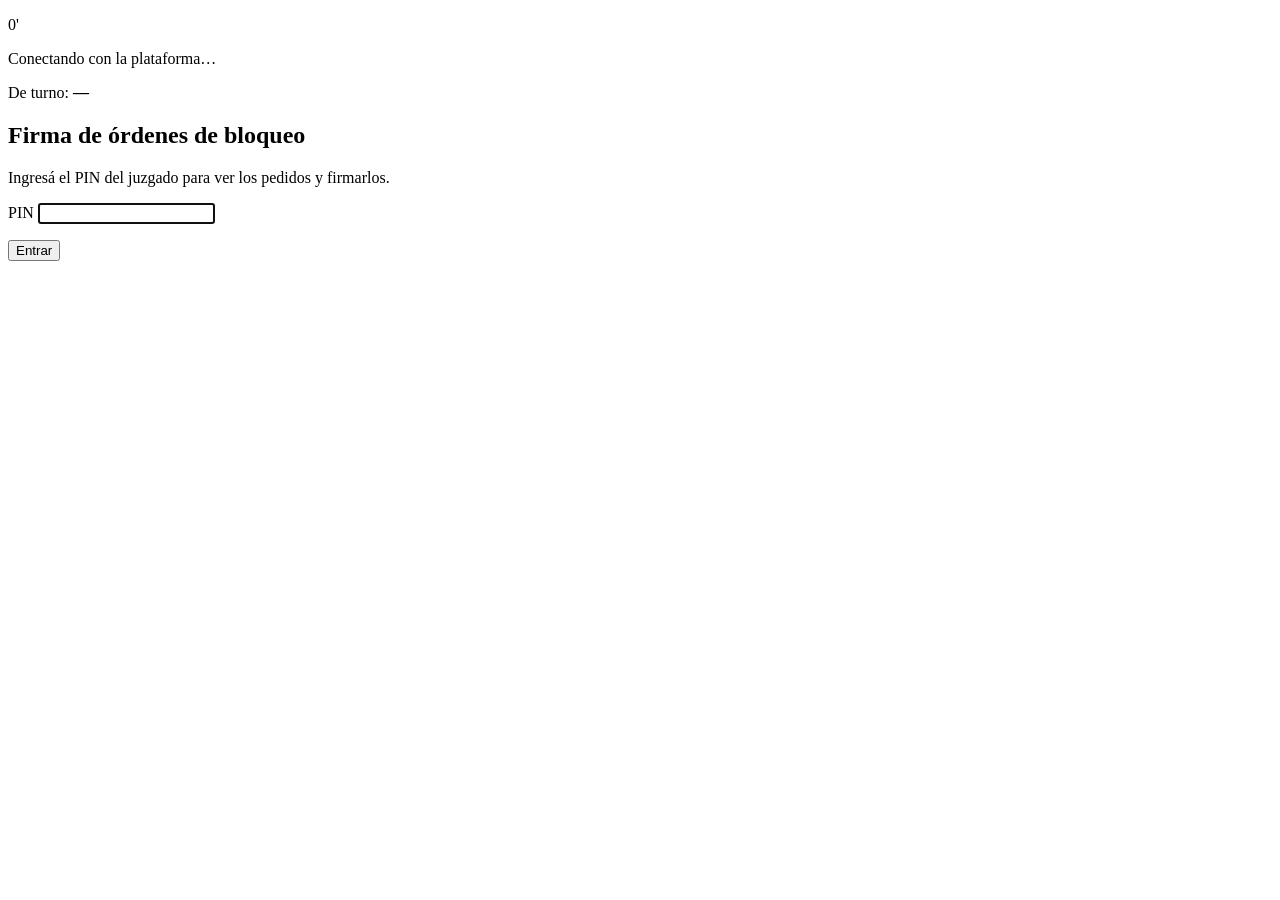
==== plataforma/web/index.html @ 7ce59166 "Pantalla del juez: el PIN se valida al entrar y el campo acepta letras en el celular Co-Authored-By:" ====
<!doctype html>
<html lang="es-AR">
<head>
  <meta charset="utf-8">
  <meta name="viewport" content="width=device-width, initial-scale=1, viewport-fit=cover">
  <meta name="theme-color" content="#14213D">
  <title>Juez de turno</title>
  <link rel="preconnect" href="https://fonts.googleapis.com">
  <link rel="preconnect" href="https://fonts.gstatic.com" crossorigin>
  <link href="https://fonts.googleapis.com/css2?family=Barlow+Condensed:wght@600;700&family=Public+Sans:wght@400;600;700&display=swap" rel="stylesheet">
  <link rel="stylesheet" href="estilos.css">
</head>
<body>
  <header class="marcador" aria-live="polite">
    <div class="marcador__fila">
      <p class="minuto"><span id="minuto">0</span><span class="minuto__comilla">'</span></p>
      <div class="marcador__texto">
        <p class="partido" id="partido">Conectando con la plataforma…</p>
        <p class="turno">De turno: <strong id="juez">—</strong></p>
      </div>
    </div>
    <div class="reloj" aria-hidden="true">
      <div class="reloj__avance" id="avance"></div>
      <div class="reloj__cambio" id="marca-turno" hidden></div>
    </div>
    <p class="marcador__nota" id="nota-turno"></p>
  </header>

  <section class="ingreso" id="ingreso" hidden>
    <form id="form-pin">
      <h1>Firma de órdenes de bloqueo</h1>
      <p>Ingresá el PIN del juzgado para ver los pedidos y firmarlos.</p>
      <label for="pin">PIN</label>
      <input id="pin" name="pin" type="password" inputmode="text" autocomplete="off" autocapitalize="off" autocorrect="off" spellcheck="false" required>
      <p class="ingreso__error" id="pin-error" role="alert"></p>
      <button type="submit" class="boton boton--firmar">Entrar</button>
    </form>
  </section>

  <div class="avisos" id="avisos" aria-live="assertive"></div>

  <main id="tablero" hidden>
    <section aria-labelledby="t-pedidos">
      <h2 id="t-pedidos" class="titulo-seccion">Esperan tu firma <span class="cuenta" id="cuenta">0</span></h2>
      <ol class="pedidos" id="pedidos"></ol>
      <p class="vacio" id="vacio">No hay pedidos esperando. Cuando el radar detecte un stream pirata del partido, aparece acá con su evidencia.</p>
    </section>

    <section aria-labelledby="t-ordenes" class="ordenes">
      <h2 id="t-ordenes" class="titulo-seccion">Órdenes enviadas</h2>
      <p class="ordenes__ayuda">Una fila por stream, una casilla por proveedor de internet.</p>
      <div id="ordenes"></div>
      <p class="vacio" id="vacio-ordenes">Todavía no firmaste ninguna orden.</p>
    </section>
  </main>

  <footer class="accion" id="accion" hidden>
    <button type="button" class="boton boton--firmar boton--ancho" id="firmar-todos" disabled>Firmar los pedidos</button>
  </footer>

  <template id="tpl-pedido">
    <li class="pedido">
      <header class="pedido__cabeza">
        <h3 class="pedido__sitio"></h3>
        <p class="pedido__cuando"></p>
      </header>
      <dl class="pedido__datos">
        <div><dt>Por qué es el partido</dt><dd class="d-porque"></dd></div>
        <div><dt>De dónde sale el video</dt><dd class="d-servidor"></dd></div>
        <div><dt>Qué se bloquea</dt><dd class="d-bloqueo"></dd></div>
        <div><dt>Hasta cuándo</dt><dd class="d-hasta"></dd></div>
      </dl>
      <details class="expediente">
        <summary>Ver expediente</summary>
        <div class="expediente__cuerpo">Cargando…</div>
      </details>
      <div class="rechazo" hidden>
        <label>Motivo del rechazo<textarea rows="2" required></textarea></label>
        <div class="pedido__botones">
          <button type="button" class="boton boton--suave b-cancelar">Volver</button>
          <button type="button" class="boton boton--rechazar b-confirmar-rechazo">Confirmar rechazo</button>
        </div>
      </div>
      <div class="pedido__botones b-acciones">
        <button type="button" class="boton boton--suave b-rechazar">Rechazar</button>
        <button type="button" class="boton boton--firmar b-firmar">Firmar</button>
      </div>
    </li>
  </template>

  <script src="app.js"></script>
</body>
</html>
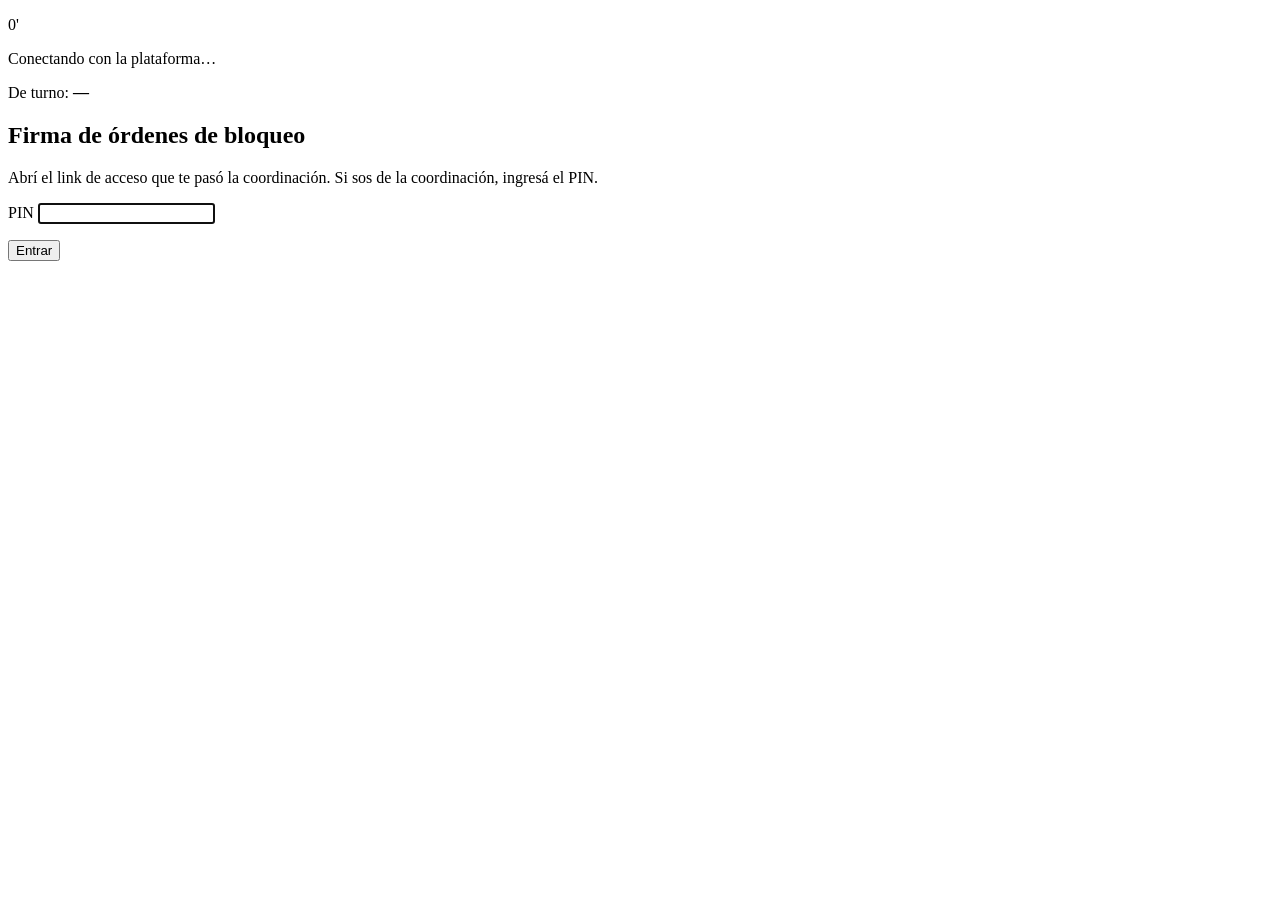
==== commit c47987d6: "T13: accesos de jueces por link que vence, firma con nombre en la auditoría y botón para cortar todo" ====
--- a/plataforma/web/index.html
+++ b/plataforma/web/index.html
@@ -29,7 +29,7 @@
   <section class="ingreso" id="ingreso" hidden>
     <form id="form-pin">
       <h1>Firma de órdenes de bloqueo</h1>
-      <p>Ingresá el PIN del juzgado para ver los pedidos y firmarlos.</p>
+      <p>Abrí el link de acceso que te pasó la coordinación. Si sos de la coordinación, ingresá el PIN.</p>
       <label for="pin">PIN</label>
       <input id="pin" name="pin" type="password" inputmode="text" autocomplete="off" autocapitalize="off" autocorrect="off" spellcheck="false" required>
       <p class="ingreso__error" id="pin-error" role="alert"></p>
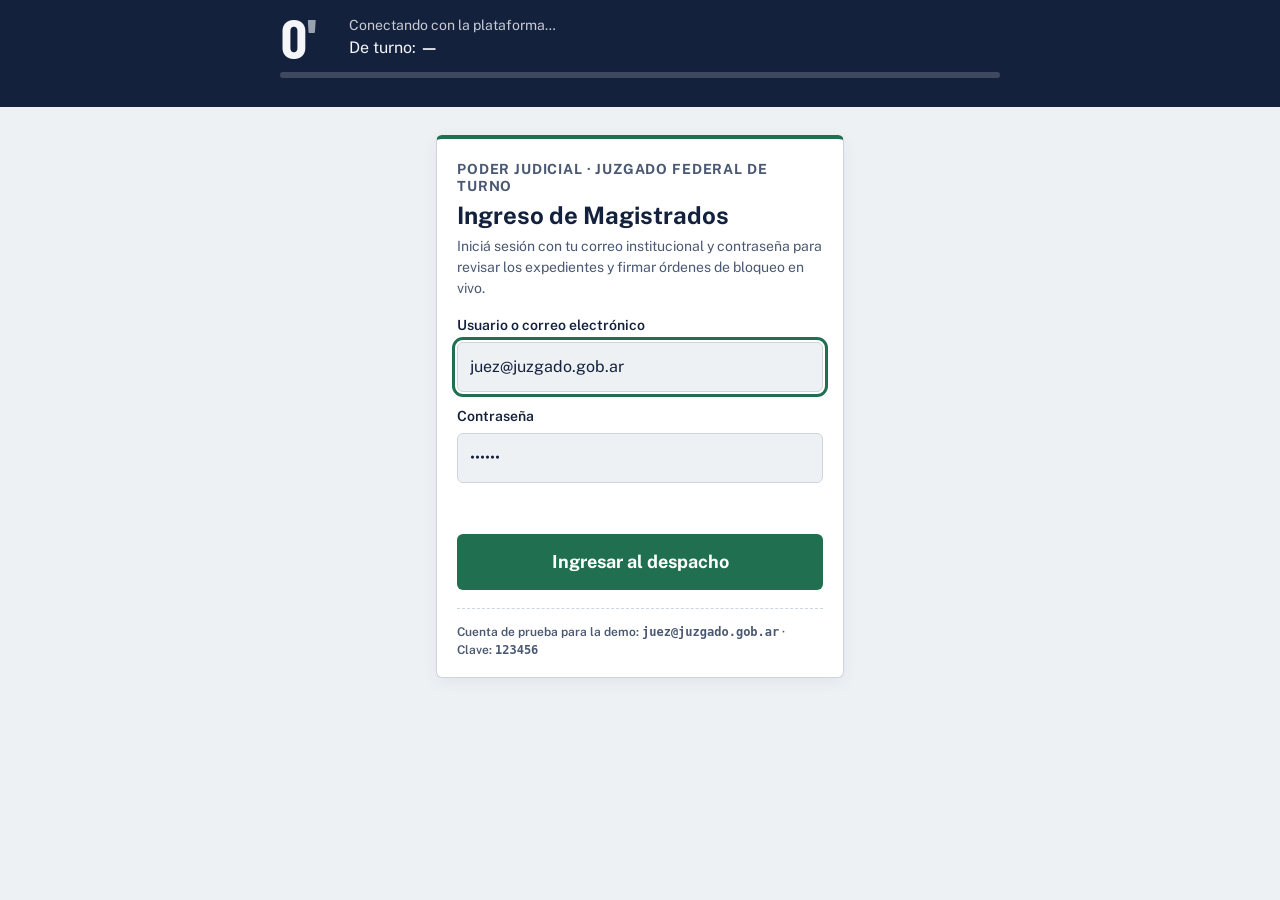
==== commit 218c4987: "T14: login demo de jueces con correo y contrasena (selene)" ====
--- a/plataforma/web/index.html
+++ b/plataforma/web/index.html
@@ -27,14 +27,30 @@
   </header>
 
   <section class="ingreso" id="ingreso" hidden>
-    <form id="form-pin">
-      <h1>Firma de órdenes de bloqueo</h1>
-      <p>Abrí el link de acceso que te pasó la coordinación. Si sos de la coordinación, ingresá el PIN.</p>
-      <label for="pin">PIN</label>
-      <input id="pin" name="pin" type="password" inputmode="text" autocomplete="off" autocapitalize="off" autocorrect="off" spellcheck="false" required>
-      <p class="ingreso__error" id="pin-error" role="alert"></p>
-      <button type="submit" class="boton boton--firmar">Entrar</button>
-    </form>
+    <div class="ingreso__tarjeta">
+      <p class="ingreso__sello">PODER JUDICIAL · JUZGADO FEDERAL DE TURNO</p>
+      <h1>Ingreso de Magistrados</h1>
+      <p>Iniciá sesión con tu correo institucional y contraseña para revisar los expedientes y firmar órdenes de bloqueo en vivo.</p>
+
+      <form id="form-login">
+        <div class="ingreso__campo">
+          <label for="usuario">Usuario o correo electrónico</label>
+          <input id="usuario" name="usuario" class="ingreso__input-normal" type="text" autocomplete="username" autocapitalize="off" autocorrect="off" spellcheck="false" placeholder="juez@juzgado.gob.ar" value="juez@juzgado.gob.ar" required>
+        </div>
+
+        <div class="ingreso__campo">
+          <label for="password">Contraseña</label>
+          <input id="password" name="password" class="ingreso__input-normal" type="password" autocomplete="current-password" placeholder="••••••" value="123456" required>
+        </div>
+
+        <p class="ingreso__error" id="login-error" role="alert"></p>
+        <button type="submit" class="boton boton--firmar boton--ancho" id="btn-login">Ingresar al despacho</button>
+      </form>
+
+      <div class="ingreso__demo-ayuda">
+        <span class="ingreso__demo-titulo">Cuenta de prueba para la demo: <code>juez@juzgado.gob.ar</code> · Clave: <code>123456</code></span>
+      </div>
+    </div>
   </section>
 
   <div class="avisos" id="avisos" aria-live="assertive"></div>
--- a/plataforma/web/estilos.css
+++ b/plataforma/web/estilos.css
@@ -0,0 +1,192 @@
+/* Pantalla del juez de turno (T04). Tinta judicial + marcador de partido. */
+:root {
+  --fondo: #EEF1F4;
+  --superficie: #FFFFFF;
+  --tinta: #14213D;
+  --tinta-suave: #4A5872;
+  --linea: #CDD4DE;
+  --sello: #1F6F50;       /* firmar, aplicada */
+  --sello-claro: #DCEFE6;
+  --rechazo: #B3261E;     /* rechazar, fallida */
+  --rechazo-claro: #F8E1DF;
+  --espera: #9A6A0C;      /* recibida, en espera */
+  --espera-claro: #F7EBD0;
+  --marcador: #14213D;
+  --marcador-texto: #F4F6FA;
+  --radio: 6px;
+  --sans: "Public Sans", system-ui, -apple-system, "Segoe UI", sans-serif;
+  --numeros: "Barlow Condensed", "Arial Narrow", sans-serif;
+  color-scheme: light;
+}
+@media (prefers-color-scheme: dark) {
+  :root:not([data-theme="light"]) {
+    --fondo: #0F1726; --superficie: #18233A; --tinta: #E6EBF2; --tinta-suave: #A3B0C4; --linea: #2C3A55;
+    --sello: #4FB487; --sello-claro: #173528; --rechazo: #F08A80; --rechazo-claro: #3A1D1C;
+    --espera: #E2B04F; --espera-claro: #3A2E14; --marcador: #0A1020; color-scheme: dark;
+  }
+}
+:root[data-theme="dark"] {
+  --fondo: #0F1726; --superficie: #18233A; --tinta: #E6EBF2; --tinta-suave: #A3B0C4; --linea: #2C3A55;
+  --sello: #4FB487; --sello-claro: #173528; --rechazo: #F08A80; --rechazo-claro: #3A1D1C;
+  --espera: #E2B04F; --espera-claro: #3A2E14; --marcador: #0A1020; color-scheme: dark;
+}
+
+* { box-sizing: border-box; }
+html { -webkit-text-size-adjust: 100%; }
+body {
+  margin: 0; background: var(--fondo); color: var(--tinta);
+  font: 400 16px/1.5 var(--sans);
+  padding-bottom: calc(96px + env(safe-area-inset-bottom));
+}
+h1, h2, h3, p, dl, dd, ol { margin: 0; }
+button, input, textarea { font: inherit; color: inherit; }
+:focus-visible { outline: 3px solid var(--sello); outline-offset: 2px; }
+
+/* --- Marcador: lo único fuerte de la pantalla --- */
+.marcador {
+  position: sticky; top: 0; z-index: 5;
+  background: var(--marcador); color: var(--marcador-texto);
+  padding: 12px 16px 10px;
+}
+.marcador__fila { display: flex; align-items: center; gap: 14px; max-width: 720px; margin: 0 auto; }
+.minuto {
+  font: 700 56px/0.9 var(--numeros); letter-spacing: -0.01em; font-variant-numeric: tabular-nums;
+  min-width: 2.2ch;
+}
+.minuto__comilla { opacity: .6; }
+.marcador__texto { min-width: 0; }
+.partido { font-size: 14px; opacity: .8; white-space: nowrap; overflow: hidden; text-overflow: ellipsis; }
+.turno { font-size: 16px; }
+.reloj {
+  position: relative; height: 6px; border-radius: 3px; background: rgba(255,255,255,.18);
+  max-width: 720px; margin: 10px auto 0;
+}
+.reloj__avance { height: 100%; width: 0; border-radius: 3px; background: #7FD1A8; transition: width 1s linear; }
+.reloj__cambio { position: absolute; top: -4px; width: 2px; height: 14px; background: #F2C35B; }
+.marcador__nota { max-width: 720px; margin: 6px auto 0; font-size: 13px; opacity: .75; min-height: 1em; }
+
+/* --- Avisos --- */
+.avisos { max-width: 720px; margin: 0 auto; padding: 0 16px; }
+.aviso {
+  margin-top: 12px; padding: 12px 14px; border-radius: var(--radio);
+  border-left: 4px solid var(--espera); background: var(--espera-claro);
+}
+.aviso--error { border-color: var(--rechazo); background: var(--rechazo-claro); }
+.aviso--ok { border-color: var(--sello); background: var(--sello-claro); }
+.aviso p + p, .aviso p + button { margin-top: 8px; }
+.aviso strong { display: block; }
+
+/* --- Ingreso --- */
+.ingreso { max-width: 440px; margin: 28px auto; padding: 0 16px; }
+.ingreso__tarjeta {
+  background: var(--superficie); border: 1px solid var(--linea); border-radius: var(--radio);
+  padding: 22px 20px 18px; border-top: 4px solid var(--sello);
+  box-shadow: 0 4px 16px rgba(20, 33, 61, 0.06);
+}
+.ingreso__sello {
+  font: 700 12px/1.2 var(--sans); letter-spacing: .06em; color: var(--sello);
+  text-transform: uppercase; margin-bottom: 6px !important;
+}
+.ingreso h1 { font-size: 24px; line-height: 1.2; margin-bottom: 6px; }
+.ingreso p { color: var(--tinta-suave); margin-bottom: 16px; font-size: 14px; }
+.ingreso__campo { margin-bottom: 14px; }
+.ingreso label { display: block; font-weight: 600; font-size: 14px; margin-bottom: 6px; }
+.ingreso input {
+  width: 100%; padding: 12px; font-size: 22px; letter-spacing: .3em; border-radius: var(--radio);
+  border: 1px solid var(--linea); background: var(--superficie);
+}
+.ingreso input.ingreso__input-normal {
+  font-size: 16px; letter-spacing: normal; background: var(--fondo);
+}
+.ingreso__error { color: var(--rechazo); min-height: 1.5em; margin: 8px 0; font-size: 14px; font-weight: 600; }
+.ingreso__demo-ayuda {
+  margin-top: 18px; padding-top: 14px; border-top: 1px dashed var(--linea);
+  display: flex; flex-direction: column; gap: 8px;
+}
+.ingreso__demo-titulo { font-size: 12px; color: var(--tinta-suave); font-weight: 600; }
+.ingreso__demo-botones { display: flex; flex-wrap: wrap; gap: 8px; }
+.chip-demo {
+  flex: 1; padding: 7px 10px; font-size: 13px; font-weight: 600; border-radius: var(--radio);
+  border: 1px solid var(--linea); background: var(--fondo); color: var(--tinta); cursor: pointer;
+}
+.chip-demo:hover { border-color: var(--sello); color: var(--sello); }
+.btn-salir-sesion {
+  margin-left: 8px; padding: 1px 7px; font-size: 11px; font-weight: 600; border-radius: 4px;
+  border: 1px solid rgba(255,255,255,.35); background: transparent; color: inherit; cursor: pointer;
+}
+
+/* --- Tablero --- */
+main { max-width: 720px; margin: 0 auto; padding: 8px 16px 0; }
+.titulo-seccion { font-size: 20px; line-height: 1.3; margin: 20px 0 10px; display: flex; align-items: center; gap: 8px; }
+.cuenta {
+  font: 700 18px/1 var(--numeros); background: var(--tinta); color: var(--superficie);
+  border-radius: 999px; padding: 4px 9px 3px;
+}
+.vacio { color: var(--tinta-suave); padding: 4px 0 8px; }
+.pedidos { list-style: none; padding: 0; display: grid; gap: 14px; }
+
+.pedido {
+  background: var(--superficie); border: 1px solid var(--linea); border-radius: var(--radio);
+  padding: 14px 14px 12px; border-top: 4px solid var(--tinta);
+}
+.pedido--nuevo { animation: llega .9s ease-out 1; }
+@keyframes llega { from { box-shadow: 0 0 0 4px var(--espera); } to { box-shadow: 0 0 0 0 transparent; } }
+.pedido__cabeza { display: flex; justify-content: space-between; align-items: baseline; gap: 10px; }
+.pedido__sitio { font-size: 19px; line-height: 1.25; overflow-wrap: anywhere; }
+.pedido__cuando { font: 600 15px/1 var(--numeros); color: var(--tinta-suave); white-space: nowrap; }
+.pedido__datos { margin-top: 10px; display: grid; gap: 8px; }
+.pedido__datos dt { font-size: 13px; font-weight: 600; color: var(--tinta-suave); }
+.pedido__datos dd { overflow-wrap: anywhere; }
+.pedido__datos .marca { font-size: 13px; color: var(--tinta-suave); }
+.compartida { color: var(--espera); font-weight: 600; }
+
+.expediente { margin-top: 10px; border-top: 1px dashed var(--linea); padding-top: 8px; }
+.expediente summary { cursor: pointer; font-weight: 600; color: var(--sello); padding: 4px 0; }
+.expediente__cuerpo { font-size: 14px; display: grid; gap: 6px; padding-top: 6px; }
+.hash { font-family: ui-monospace, "Cascadia Mono", Consolas, monospace; font-size: 12px; overflow-wrap: anywhere; }
+
+.rechazo { margin-top: 10px; }
+.rechazo label { display: block; font-weight: 600; font-size: 14px; }
+.rechazo textarea {
+  display: block; width: 100%; margin-top: 6px; padding: 10px; border-radius: var(--radio);
+  border: 1px solid var(--linea); background: var(--fondo); resize: vertical;
+}
+.pedido__botones { display: flex; gap: 10px; margin-top: 12px; }
+.pedido__botones .boton { flex: 1; }
+
+/* --- Botones --- */
+.boton {
+  min-height: 48px; padding: 10px 16px; border-radius: var(--radio); border: 1px solid transparent;
+  font-weight: 700; cursor: pointer;
+}
+.boton:disabled { opacity: .45; cursor: not-allowed; }
+.boton--firmar { background: var(--sello); color: #fff; }
+.boton--rechazar { background: var(--rechazo); color: #fff; }
+.boton--suave { background: transparent; border-color: var(--linea); color: var(--tinta); }
+.boton--ancho { width: 100%; font-size: 18px; min-height: 56px; }
+
+.accion {
+  position: fixed; left: 0; right: 0; bottom: 0; z-index: 5;
+  padding: 10px 16px calc(10px + env(safe-area-inset-bottom));
+  background: color-mix(in srgb, var(--fondo) 88%, transparent);
+  backdrop-filter: blur(6px); border-top: 1px solid var(--linea);
+}
+.accion .boton { display: block; max-width: 688px; margin: 0 auto; }
+
+/* --- Órdenes --- */
+.ordenes { margin-top: 8px; }
+.ordenes__ayuda { color: var(--tinta-suave); font-size: 14px; margin-bottom: 10px; }
+.fila-orden { padding: 10px 0; border-top: 1px solid var(--linea); }
+.fila-orden__titulo { font-weight: 600; overflow-wrap: anywhere; }
+.fila-orden__titulo small { font-weight: 400; color: var(--tinta-suave); }
+.casillas { display: grid; grid-template-columns: repeat(auto-fill, minmax(140px, 1fr)); gap: 6px; margin-top: 6px; }
+.casilla { border-radius: var(--radio); padding: 6px 8px; font-size: 13px; line-height: 1.3; border: 1px solid var(--linea); }
+.casilla b { display: block; font-size: 14px; }
+.casilla--aplicada { background: var(--sello-claro); border-color: var(--sello); }
+.casilla--recibida, .casilla--enviando { background: var(--espera-claro); border-color: var(--espera); }
+.casilla--fallida, .casilla--rechazada { background: var(--rechazo-claro); border-color: var(--rechazo); }
+.casilla--vencida, .casilla--levantada { opacity: .7; }
+
+@media (prefers-reduced-motion: reduce) {
+  * { animation: none !important; transition: none !important; }
+}
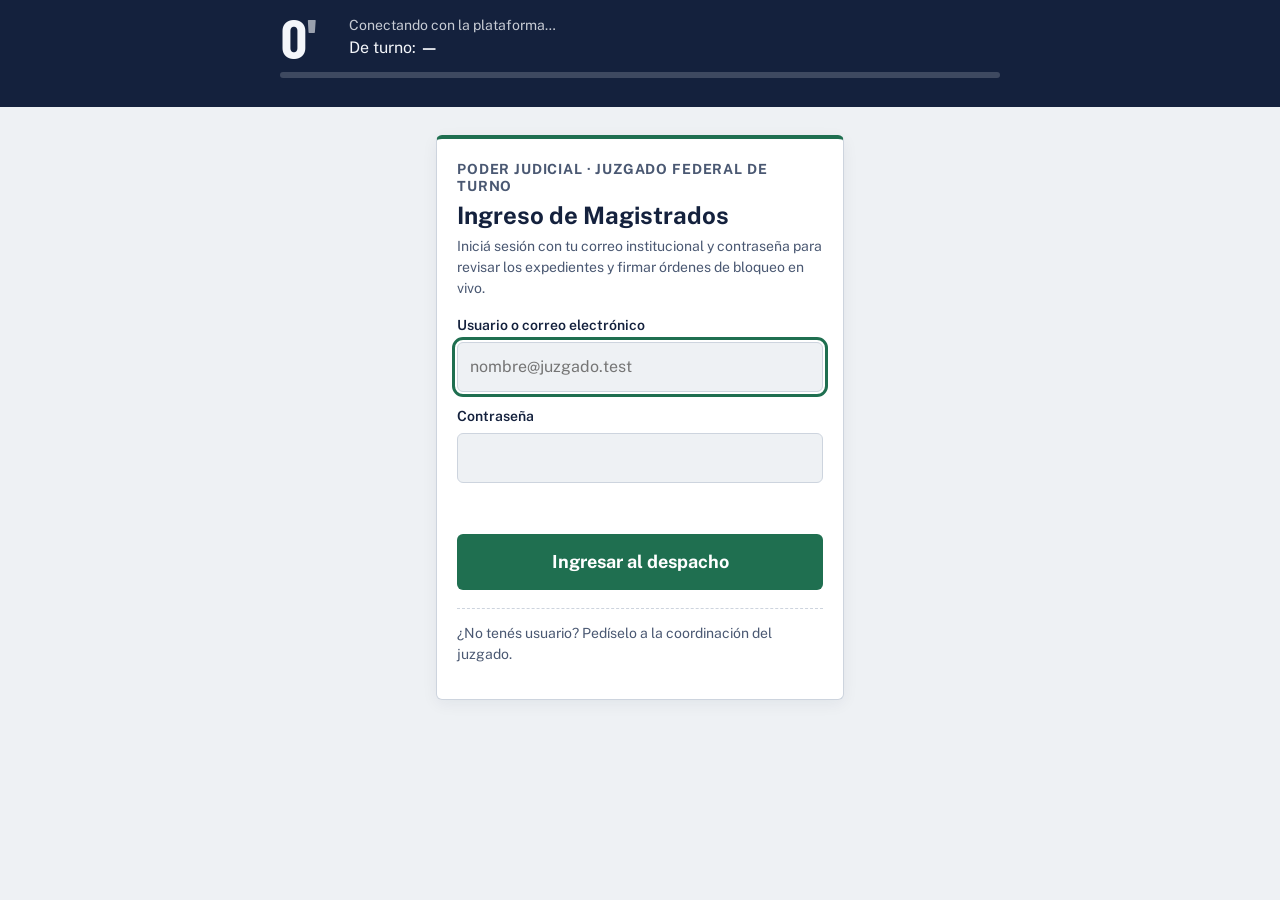
==== commit e4ab3e3f: "T14 login de Selene: correcciones de seguridad antes de publicar (sin claves por defecto ni secretos" ====
--- a/plataforma/web/index.html
+++ b/plataforma/web/index.html
@@ -35,21 +35,19 @@
       <form id="form-login">
         <div class="ingreso__campo">
           <label for="usuario">Usuario o correo electrónico</label>
-          <input id="usuario" name="usuario" class="ingreso__input-normal" type="text" autocomplete="username" autocapitalize="off" autocorrect="off" spellcheck="false" placeholder="juez@juzgado.gob.ar" value="juez@juzgado.gob.ar" required>
+          <input id="usuario" name="usuario" class="ingreso__input-normal" type="text" autocomplete="username" autocapitalize="off" autocorrect="off" spellcheck="false" placeholder="nombre@juzgado.test" required>
         </div>
 
         <div class="ingreso__campo">
           <label for="password">Contraseña</label>
-          <input id="password" name="password" class="ingreso__input-normal" type="password" autocomplete="current-password" placeholder="••••••" value="123456" required>
+          <input id="password" name="password" class="ingreso__input-normal" type="password" autocomplete="current-password" required>
         </div>
 
         <p class="ingreso__error" id="login-error" role="alert"></p>
         <button type="submit" class="boton boton--firmar boton--ancho" id="btn-login">Ingresar al despacho</button>
       </form>
 
-      <div class="ingreso__demo-ayuda">
-        <span class="ingreso__demo-titulo">Cuenta de prueba para la demo: <code>juez@juzgado.gob.ar</code> · Clave: <code>123456</code></span>
-      </div>
+      <p class="ingreso__demo-ayuda">¿No tenés usuario? Pedíselo a la coordinación del juzgado.</p>
     </div>
   </section>
 
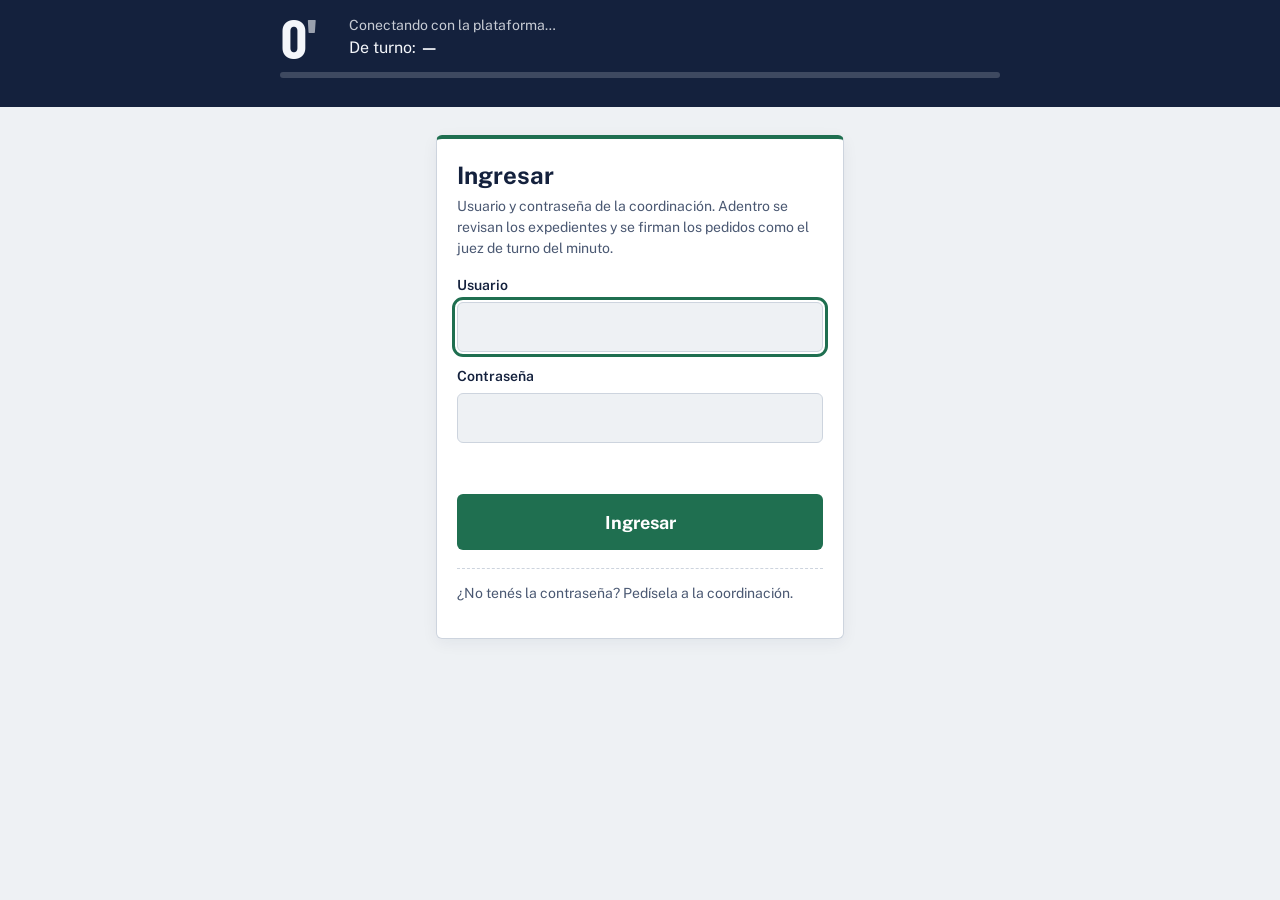
==== commit 0c845b83: "Acceso simple: un login de la coordinación en lugar de cuentas por juez (decisión 43) Pedido de Alej" ====
--- a/plataforma/web/index.html
+++ b/plataforma/web/index.html
@@ -28,14 +28,13 @@
 
   <section class="ingreso" id="ingreso" hidden>
     <div class="ingreso__tarjeta">
-      <p class="ingreso__sello">PODER JUDICIAL · JUZGADO FEDERAL DE TURNO</p>
-      <h1>Ingreso de Magistrados</h1>
-      <p>Iniciá sesión con tu correo institucional y contraseña para revisar los expedientes y firmar órdenes de bloqueo en vivo.</p>
+      <h1>Ingresar</h1>
+      <p>Usuario y contraseña de la coordinación. Adentro se revisan los expedientes y se firman los pedidos como el juez de turno del minuto.</p>
 
       <form id="form-login">
         <div class="ingreso__campo">
-          <label for="usuario">Usuario o correo electrónico</label>
-          <input id="usuario" name="usuario" class="ingreso__input-normal" type="text" autocomplete="username" autocapitalize="off" autocorrect="off" spellcheck="false" placeholder="nombre@juzgado.test" required>
+          <label for="usuario">Usuario</label>
+          <input id="usuario" name="usuario" class="ingreso__input-normal" type="text" autocomplete="username" autocapitalize="off" autocorrect="off" spellcheck="false" required>
         </div>
 
         <div class="ingreso__campo">
@@ -44,10 +43,10 @@
         </div>
 
         <p class="ingreso__error" id="login-error" role="alert"></p>
-        <button type="submit" class="boton boton--firmar boton--ancho" id="btn-login">Ingresar al despacho</button>
+        <button type="submit" class="boton boton--firmar boton--ancho" id="btn-login">Ingresar</button>
       </form>
 
-      <p class="ingreso__demo-ayuda">¿No tenés usuario? Pedíselo a la coordinación del juzgado.</p>
+      <p class="ingreso__demo-ayuda">¿No tenés la contraseña? Pedísela a la coordinación.</p>
     </div>
   </section>
 
